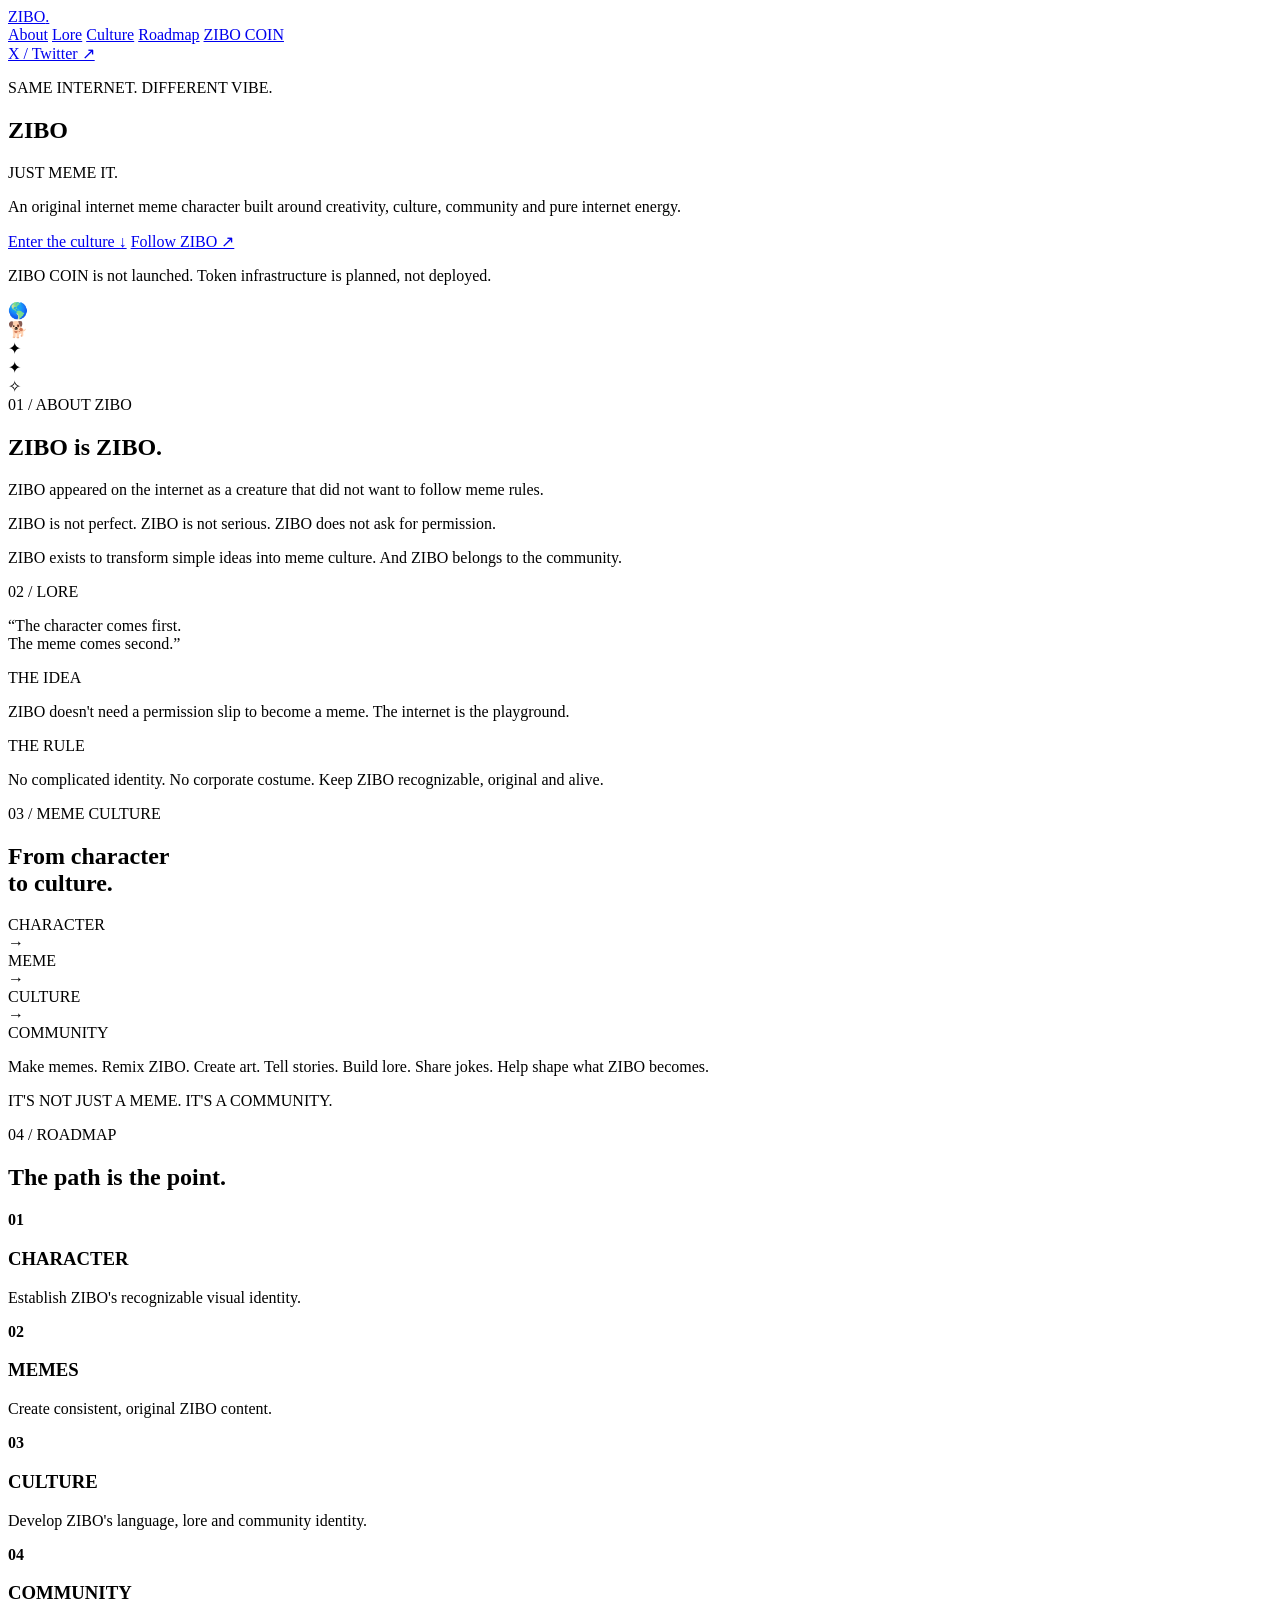
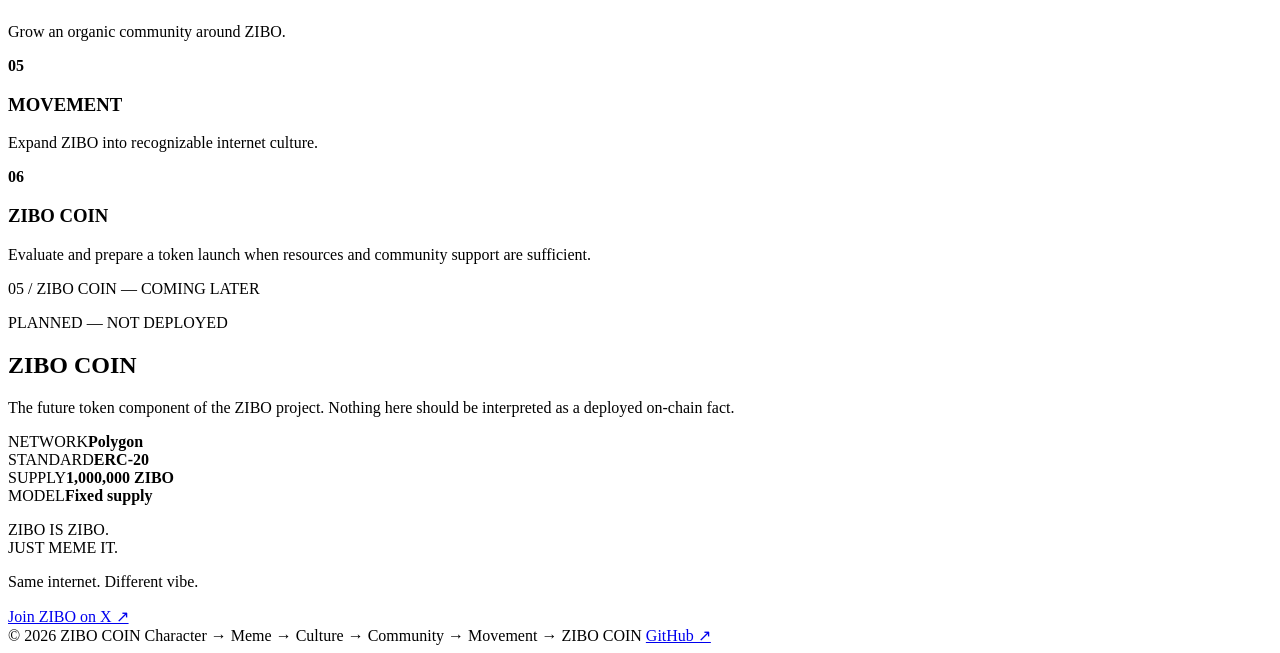
==== website/index.html @ d9012e2f "website: add ZIBO landing page" ====
<!doctype html>
<html lang="en">
<head>
  <meta charset="utf-8">
  <meta name="viewport" content="width=device-width, initial-scale=1">
  <meta name="description" content="ZIBO — an original internet meme character and community-driven meme culture project. JUST MEME IT.">
  <meta name="theme-color" content="#101512">
  <title>ZIBO — JUST MEME IT.</title>
  <link rel="stylesheet" href="./styles.css">
</head>
<body>
  <header class="nav shell">
    <a class="brand" href="#top" aria-label="ZIBO home">ZIBO<span>.</span></a>
    <nav aria-label="Primary navigation">
      <a href="#about">About</a>
      <a href="#lore">Lore</a>
      <a href="#culture">Culture</a>
      <a href="#roadmap">Roadmap</a>
      <a href="#coin">ZIBO COIN</a>
    </nav>
    <a class="nav-cta" href="https://x.com/ZIBOCoinMeme" target="_blank" rel="noreferrer">X / Twitter ↗</a>
  </header>

  <main id="top">
    <section class="hero shell">
      <div class="hero-copy">
        <p class="eyebrow">SAME INTERNET. DIFFERENT VIBE.</p>
        <h1>ZIBO</h1>
        <p class="motto">JUST MEME IT.</p>
        <p class="lead">An original internet meme character built around creativity, culture, community and pure internet energy.</p>
        <div class="actions">
          <a class="button primary" href="#culture">Enter the culture ↓</a>
          <a class="button secondary" href="https://x.com/ZIBOCoinMeme" target="_blank" rel="noreferrer">Follow ZIBO ↗</a>
        </div>
        <p class="status"><span></span> ZIBO COIN is not launched. Token infrastructure is planned, not deployed.</p>
      </div>
      <div class="hero-orbit" aria-hidden="true">
        <div class="earth">🌎</div>
        <div class="zibo-mark">🐕</div>
        <div class="orbit orbit-a"></div>
        <div class="orbit orbit-b"></div>
        <div class="star s1">✦</div><div class="star s2">✦</div><div class="star s3">✧</div>
      </div>
    </section>

    <section id="about" class="section shell">
      <div class="section-label">01 / ABOUT ZIBO</div>
      <div class="two-col">
        <h2>ZIBO is ZIBO.</h2>
        <div>
          <p>ZIBO appeared on the internet as a creature that did not want to follow meme rules.</p>
          <p>ZIBO is not perfect. ZIBO is not serious. ZIBO does not ask for permission.</p>
          <p>ZIBO exists to transform simple ideas into meme culture. And ZIBO belongs to the community.</p>
        </div>
      </div>
    </section>

    <section id="lore" class="section dark shell-wide">
      <div class="section-label">02 / LORE</div>
      <div class="lore-grid">
        <div><p class="quote">“The character comes first.<br>The meme comes second.”</p></div>
        <div class="lore-card"><span>THE IDEA</span><p>ZIBO doesn't need a permission slip to become a meme. The internet is the playground.</p></div>
        <div class="lore-card"><span>THE RULE</span><p>No complicated identity. No corporate costume. Keep ZIBO recognizable, original and alive.</p></div>
      </div>
    </section>

    <section id="culture" class="section shell">
      <div class="section-label">03 / MEME CULTURE</div>
      <h2>From character<br>to culture.</h2>
      <div class="flow">
        <div>CHARACTER</div><b>→</b><div>MEME</div><b>→</b><div>CULTURE</div><b>→</b><div>COMMUNITY</div>
      </div>
      <div class="culture-copy">
        <p>Make memes. Remix ZIBO. Create art. Tell stories. Build lore. Share jokes. Help shape what ZIBO becomes.</p>
        <p class="accent-text">IT'S NOT JUST A MEME. IT'S A COMMUNITY.</p>
      </div>
    </section>

    <section id="roadmap" class="section dark shell-wide">
      <div class="section-label">04 / ROADMAP</div>
      <h2>The path is the point.</h2>
      <div class="roadmap">
        <article><strong>01</strong><h3>CHARACTER</h3><p>Establish ZIBO's recognizable visual identity.</p></article>
        <article><strong>02</strong><h3>MEMES</h3><p>Create consistent, original ZIBO content.</p></article>
        <article><strong>03</strong><h3>CULTURE</h3><p>Develop ZIBO's language, lore and community identity.</p></article>
        <article><strong>04</strong><h3>COMMUNITY</h3><p>Grow an organic community around ZIBO.</p></article>
        <article><strong>05</strong><h3>MOVEMENT</h3><p>Expand ZIBO into recognizable internet culture.</p></article>
        <article><strong>06</strong><h3>ZIBO COIN</h3><p>Evaluate and prepare a token launch when resources and community support are sufficient.</p></article>
      </div>
    </section>

    <section id="coin" class="section shell">
      <div class="section-label">05 / ZIBO COIN — COMING LATER</div>
      <div class="coin-box">
        <div><p class="eyebrow">PLANNED — NOT DEPLOYED</p><h2>ZIBO COIN</h2><p>The future token component of the ZIBO project. Nothing here should be interpreted as a deployed on-chain fact.</p></div>
        <div class="token-grid">
          <div><span>NETWORK</span><b>Polygon</b></div>
          <div><span>STANDARD</span><b>ERC-20</b></div>
          <div><span>SUPPLY</span><b>1,000,000 ZIBO</b></div>
          <div><span>MODEL</span><b>Fixed supply</b></div>
        </div>
      </div>
    </section>

    <section class="section final shell">
      <p class="big-motto">ZIBO IS ZIBO.<br><span>JUST MEME IT.</span></p>
      <p>Same internet. Different vibe.</p>
      <a class="button primary" href="https://x.com/ZIBOCoinMeme" target="_blank" rel="noreferrer">Join ZIBO on X ↗</a>
    </section>
  </main>

  <footer class="footer shell">
    <span>© 2026 ZIBO COIN</span>
    <span>Character → Meme → Culture → Community → Movement → ZIBO COIN</span>
    <a href="https://github.com/zibocoinmeme-netizen/ZIBO-COIN" target="_blank" rel="noreferrer">GitHub ↗</a>
  </footer>
</body>
</html>
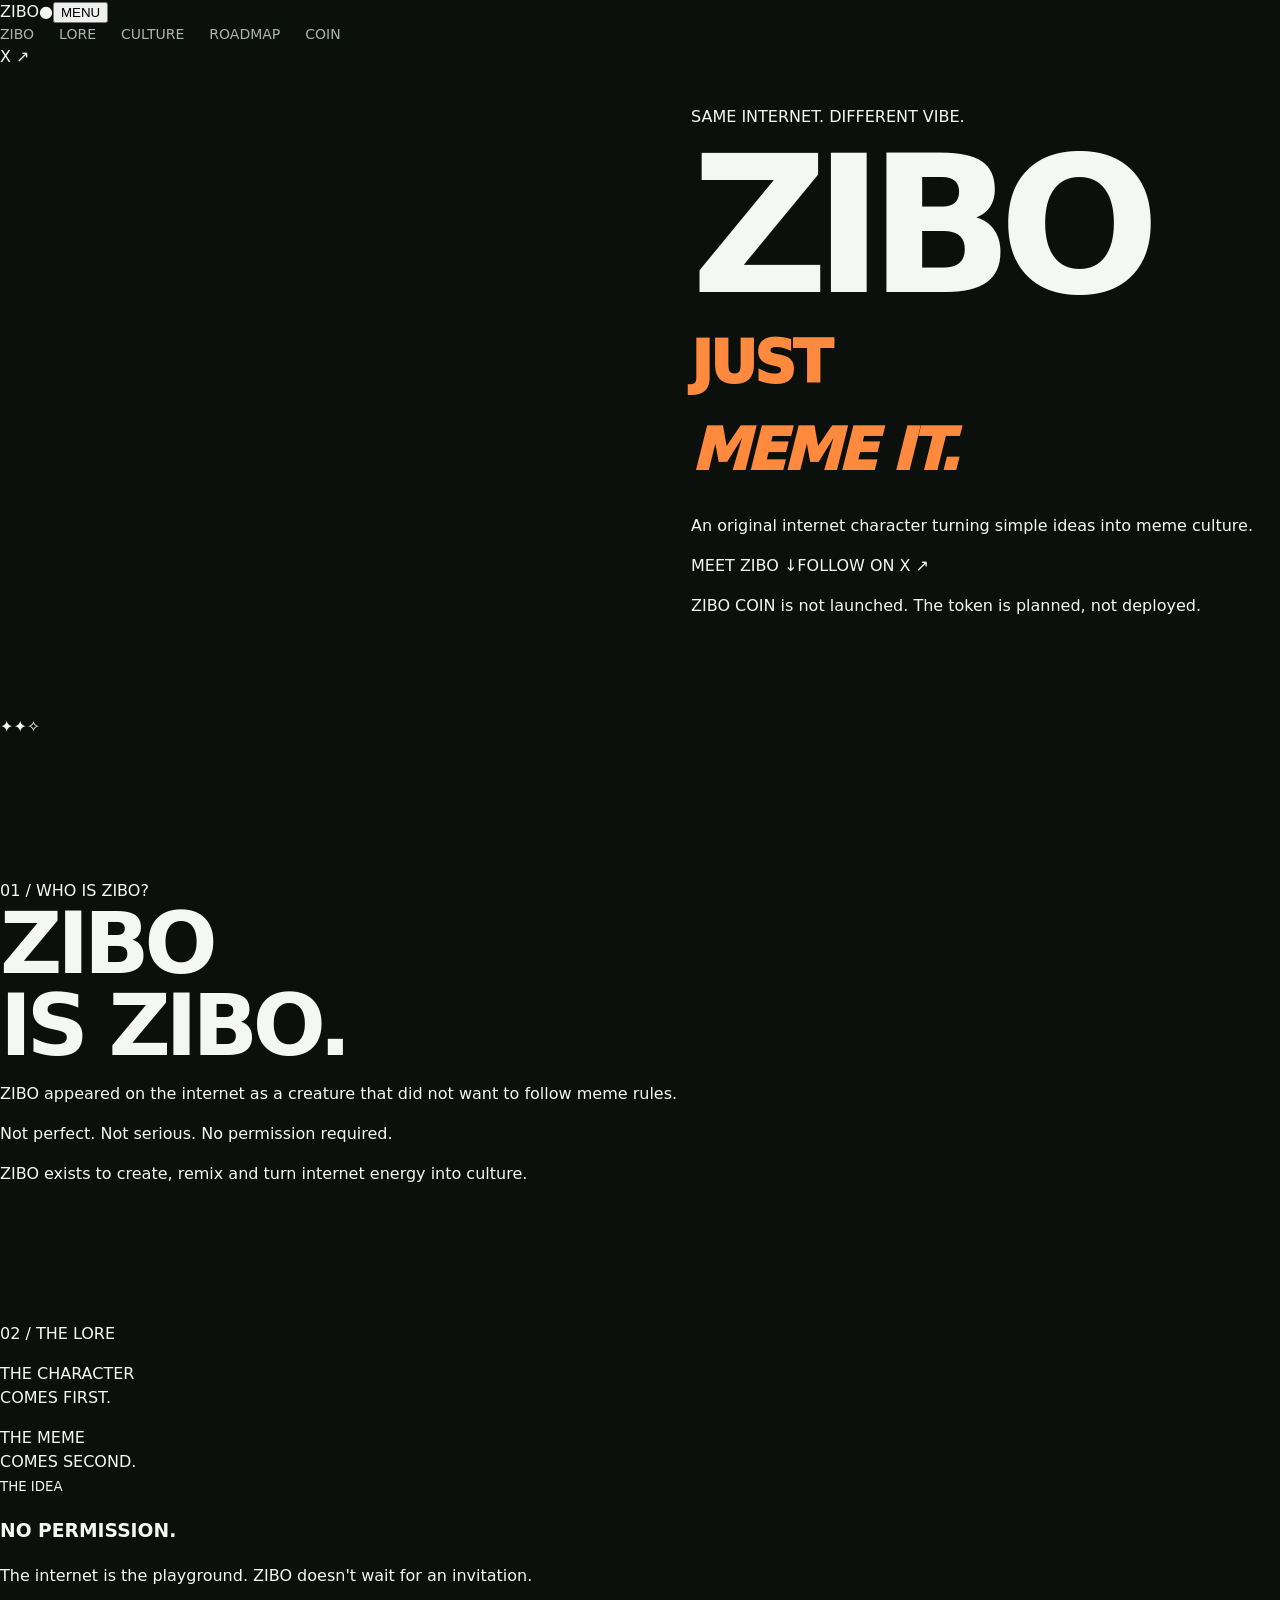
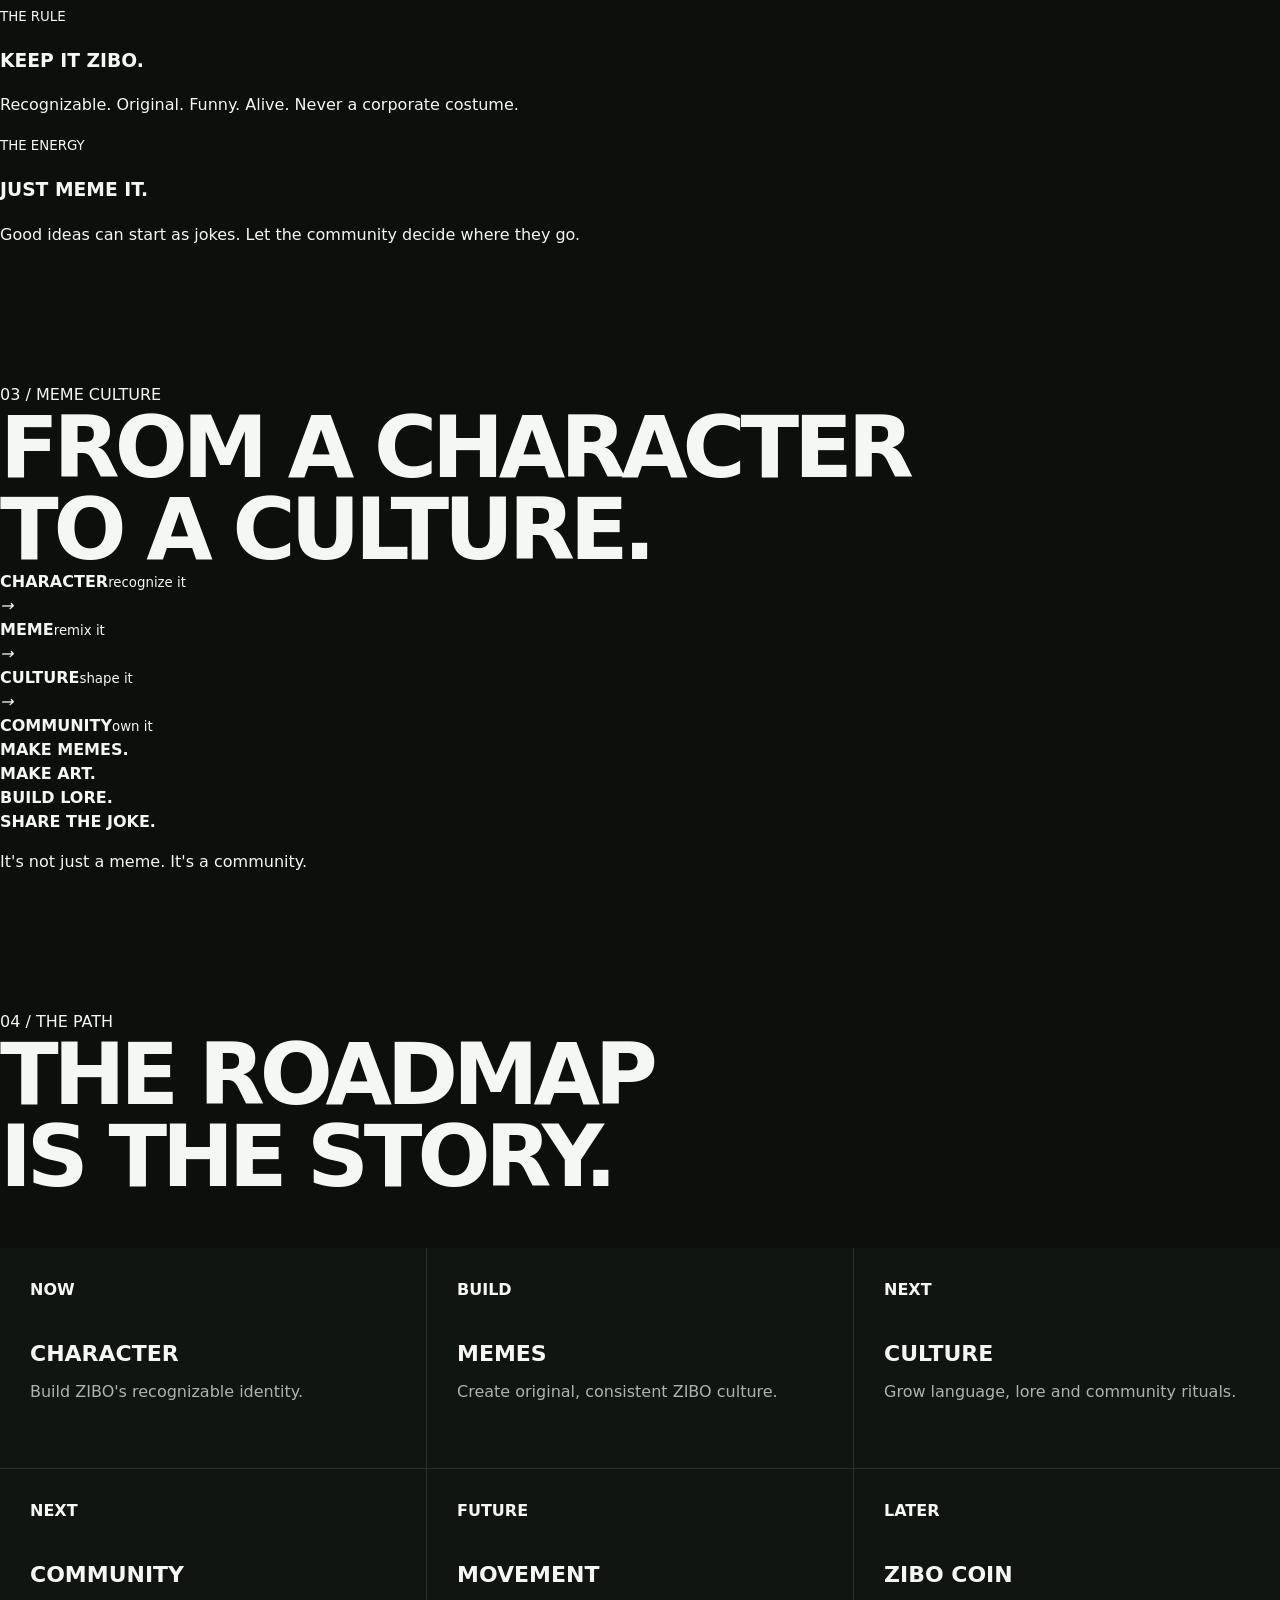
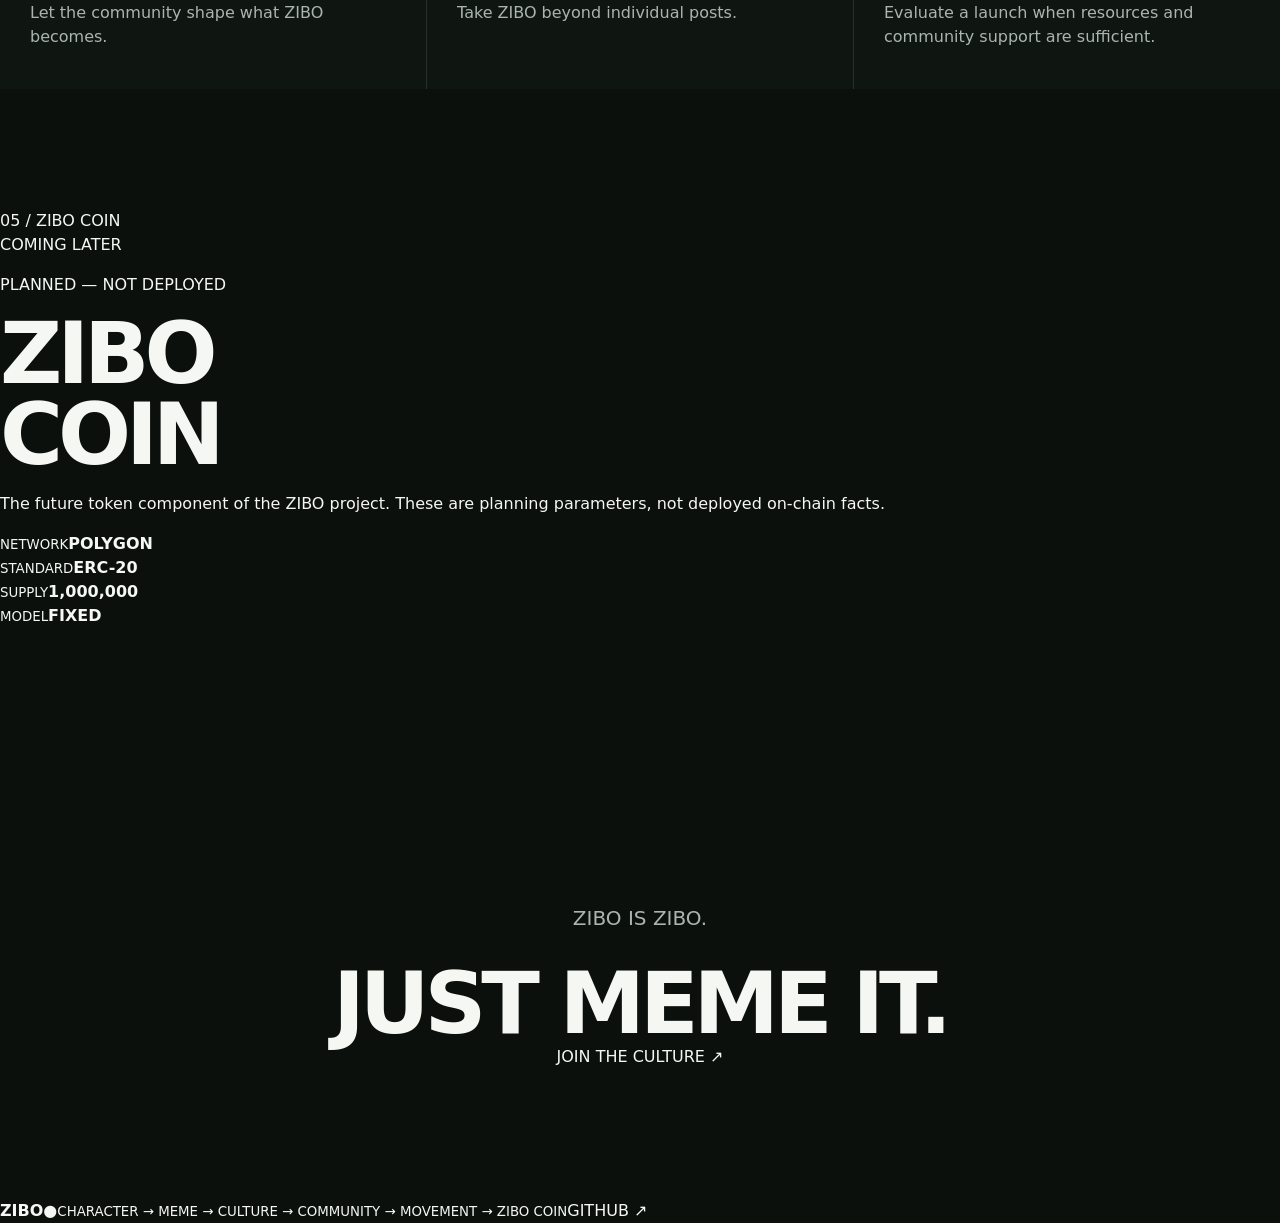
==== commit 83e1a079: "feat: rebuild ZIBO website experience" ====
--- a/website/index.html
+++ b/website/index.html
@@ -1,118 +1,25 @@
 <!doctype html>
 <html lang="en">
 <head>
-  <meta charset="utf-8">
-  <meta name="viewport" content="width=device-width, initial-scale=1">
-  <meta name="description" content="ZIBO — an original internet meme character and community-driven meme culture project. JUST MEME IT.">
-  <meta name="theme-color" content="#101512">
-  <title>ZIBO — JUST MEME IT.</title>
-  <link rel="stylesheet" href="./styles.css">
+<meta charset="utf-8"><meta name="viewport" content="width=device-width,initial-scale=1">
+<meta name="theme-color" content="#07110b"><meta name="description" content="ZIBO — JUST MEME IT.">
+<title>ZIBO — JUST MEME IT.</title><link rel="stylesheet" href="./styles.css">
 </head>
 <body>
-  <header class="nav shell">
-    <a class="brand" href="#top" aria-label="ZIBO home">ZIBO<span>.</span></a>
-    <nav aria-label="Primary navigation">
-      <a href="#about">About</a>
-      <a href="#lore">Lore</a>
-      <a href="#culture">Culture</a>
-      <a href="#roadmap">Roadmap</a>
-      <a href="#coin">ZIBO COIN</a>
-    </nav>
-    <a class="nav-cta" href="https://x.com/ZIBOCoinMeme" target="_blank" rel="noreferrer">X / Twitter ↗</a>
-  </header>
-
-  <main id="top">
-    <section class="hero shell">
-      <div class="hero-copy">
-        <p class="eyebrow">SAME INTERNET. DIFFERENT VIBE.</p>
-        <h1>ZIBO</h1>
-        <p class="motto">JUST MEME IT.</p>
-        <p class="lead">An original internet meme character built around creativity, culture, community and pure internet energy.</p>
-        <div class="actions">
-          <a class="button primary" href="#culture">Enter the culture ↓</a>
-          <a class="button secondary" href="https://x.com/ZIBOCoinMeme" target="_blank" rel="noreferrer">Follow ZIBO ↗</a>
-        </div>
-        <p class="status"><span></span> ZIBO COIN is not launched. Token infrastructure is planned, not deployed.</p>
-      </div>
-      <div class="hero-orbit" aria-hidden="true">
-        <div class="earth">🌎</div>
-        <div class="zibo-mark">🐕</div>
-        <div class="orbit orbit-a"></div>
-        <div class="orbit orbit-b"></div>
-        <div class="star s1">✦</div><div class="star s2">✦</div><div class="star s3">✧</div>
-      </div>
-    </section>
-
-    <section id="about" class="section shell">
-      <div class="section-label">01 / ABOUT ZIBO</div>
-      <div class="two-col">
-        <h2>ZIBO is ZIBO.</h2>
-        <div>
-          <p>ZIBO appeared on the internet as a creature that did not want to follow meme rules.</p>
-          <p>ZIBO is not perfect. ZIBO is not serious. ZIBO does not ask for permission.</p>
-          <p>ZIBO exists to transform simple ideas into meme culture. And ZIBO belongs to the community.</p>
-        </div>
-      </div>
-    </section>
-
-    <section id="lore" class="section dark shell-wide">
-      <div class="section-label">02 / LORE</div>
-      <div class="lore-grid">
-        <div><p class="quote">“The character comes first.<br>The meme comes second.”</p></div>
-        <div class="lore-card"><span>THE IDEA</span><p>ZIBO doesn't need a permission slip to become a meme. The internet is the playground.</p></div>
-        <div class="lore-card"><span>THE RULE</span><p>No complicated identity. No corporate costume. Keep ZIBO recognizable, original and alive.</p></div>
-      </div>
-    </section>
-
-    <section id="culture" class="section shell">
-      <div class="section-label">03 / MEME CULTURE</div>
-      <h2>From character<br>to culture.</h2>
-      <div class="flow">
-        <div>CHARACTER</div><b>→</b><div>MEME</div><b>→</b><div>CULTURE</div><b>→</b><div>COMMUNITY</div>
-      </div>
-      <div class="culture-copy">
-        <p>Make memes. Remix ZIBO. Create art. Tell stories. Build lore. Share jokes. Help shape what ZIBO becomes.</p>
-        <p class="accent-text">IT'S NOT JUST A MEME. IT'S A COMMUNITY.</p>
-      </div>
-    </section>
-
-    <section id="roadmap" class="section dark shell-wide">
-      <div class="section-label">04 / ROADMAP</div>
-      <h2>The path is the point.</h2>
-      <div class="roadmap">
-        <article><strong>01</strong><h3>CHARACTER</h3><p>Establish ZIBO's recognizable visual identity.</p></article>
-        <article><strong>02</strong><h3>MEMES</h3><p>Create consistent, original ZIBO content.</p></article>
-        <article><strong>03</strong><h3>CULTURE</h3><p>Develop ZIBO's language, lore and community identity.</p></article>
-        <article><strong>04</strong><h3>COMMUNITY</h3><p>Grow an organic community around ZIBO.</p></article>
-        <article><strong>05</strong><h3>MOVEMENT</h3><p>Expand ZIBO into recognizable internet culture.</p></article>
-        <article><strong>06</strong><h3>ZIBO COIN</h3><p>Evaluate and prepare a token launch when resources and community support are sufficient.</p></article>
-      </div>
-    </section>
-
-    <section id="coin" class="section shell">
-      <div class="section-label">05 / ZIBO COIN — COMING LATER</div>
-      <div class="coin-box">
-        <div><p class="eyebrow">PLANNED — NOT DEPLOYED</p><h2>ZIBO COIN</h2><p>The future token component of the ZIBO project. Nothing here should be interpreted as a deployed on-chain fact.</p></div>
-        <div class="token-grid">
-          <div><span>NETWORK</span><b>Polygon</b></div>
-          <div><span>STANDARD</span><b>ERC-20</b></div>
-          <div><span>SUPPLY</span><b>1,000,000 ZIBO</b></div>
-          <div><span>MODEL</span><b>Fixed supply</b></div>
-        </div>
-      </div>
-    </section>
-
-    <section class="section final shell">
-      <p class="big-motto">ZIBO IS ZIBO.<br><span>JUST MEME IT.</span></p>
-      <p>Same internet. Different vibe.</p>
-      <a class="button primary" href="https://x.com/ZIBOCoinMeme" target="_blank" rel="noreferrer">Join ZIBO on X ↗</a>
-    </section>
-  </main>
-
-  <footer class="footer shell">
-    <span>© 2026 ZIBO COIN</span>
-    <span>Character → Meme → Culture → Community → Movement → ZIBO COIN</span>
-    <a href="https://github.com/zibocoinmeme-netizen/ZIBO-COIN" target="_blank" rel="noreferrer">GitHub ↗</a>
-  </footer>
-</body>
-</html>
+<div class="noise"></div>
+<header class="site-nav"><a class="logo" href="#top">ZIBO<span>●</span></a><button class="menu" aria-label="Open menu">MENU</button><nav><a href="#zibo">ZIBO</a><a href="#lore">LORE</a><a href="#culture">CULTURE</a><a href="#roadmap">ROADMAP</a><a href="#coin">COIN</a></nav><a class="x-link" href="https://x.com/ZIBOCoinMeme" target="_blank" rel="noreferrer">X ↗</a></header>
+<main id="top">
+<section class="hero">
+<div class="hero-bg"><i></i><i></i><i></i></div>
+<div class="hero-copy"><p class="kicker">SAME INTERNET. DIFFERENT VIBE.</p><h1>ZIBO</h1><div class="motto">JUST<br><em>MEME IT.</em></div><p class="hero-text">An original internet character turning simple ideas into meme culture.</p><div class="hero-actions"><a class="btn btn-green" href="#zibo">MEET ZIBO ↓</a><a class="btn btn-line" href="https://x.com/ZIBOCoinMeme" target="_blank" rel="noreferrer">FOLLOW ON X ↗</a></div><p class="notice"><b></b>ZIBO COIN is not launched. The token is planned, not deployed.</p></div>
+<div class="hero-art" aria-label="ZIBO visual"><div class="planet"></div><div class="ring ring-one"></div><div class="ring ring-two"></div><div class="zibo-figure"><div class="ear e1"></div><div class="ear e2"></div><div class="head"><div class="mask"></div><div class="eye eye-a"></div><div class="eye eye-b"></div><div class="nose"></div><div class="mouth"></div></div><div class="body"></div><div class="paw p1"></div><div class="paw p2"></div></div><span class="orb o1">✦</span><span class="orb o2">✦</span><span class="orb o3">✧</span></div>
+</section>
+<section id="zibo" class="section intro"><div class="tag">01 / WHO IS ZIBO?</div><div class="split"><h2>ZIBO<br><span>IS ZIBO.</span></h2><div class="copy"><p>ZIBO appeared on the internet as a creature that did not want to follow meme rules.</p><p>Not perfect. Not serious. No permission required.</p><p>ZIBO exists to create, remix and turn internet energy into culture.</p></div></div></section>
+<section id="lore" class="black-section"><div class="tag">02 / THE LORE</div><div class="lore-head"><p>THE CHARACTER<br>COMES FIRST.</p><span>THE MEME<br>COMES SECOND.</span></div><div class="cards"><article><small>THE IDEA</small><h3>NO PERMISSION.</h3><p>The internet is the playground. ZIBO doesn't wait for an invitation.</p></article><article><small>THE RULE</small><h3>KEEP IT ZIBO.</h3><p>Recognizable. Original. Funny. Alive. Never a corporate costume.</p></article><article><small>THE ENERGY</small><h3>JUST MEME IT.</h3><p>Good ideas can start as jokes. Let the community decide where they go.</p></article></div></section>
+<section id="culture" class="section culture"><div class="tag">03 / MEME CULTURE</div><h2>FROM A CHARACTER<br>TO A <span>CULTURE.</span></h2><div class="pipeline"><div><b>CHARACTER</b><small>recognize it</small></div><i>→</i><div><b>MEME</b><small>remix it</small></div><i>→</i><div><b>CULTURE</b><small>shape it</small></div><i>→</i><div><b>COMMUNITY</b><small>own it</small></div></div><div class="manifesto"><strong>MAKE MEMES.<br>MAKE ART.<br>BUILD LORE.<br>SHARE THE JOKE.</strong><p>It's not just a meme. It's a community.</p></div></section>
+<section id="roadmap" class="black-section roadmap-section"><div class="tag">04 / THE PATH</div><h2>THE ROADMAP<br>IS THE <span>STORY.</span></h2><div class="roadmap"><article class="active"><b>NOW</b><h3>CHARACTER</h3><p>Build ZIBO's recognizable identity.</p></article><article class="active"><b>BUILD</b><h3>MEMES</h3><p>Create original, consistent ZIBO culture.</p></article><article><b>NEXT</b><h3>CULTURE</h3><p>Grow language, lore and community rituals.</p></article><article><b>NEXT</b><h3>COMMUNITY</h3><p>Let the community shape what ZIBO becomes.</p></article><article><b>FUTURE</b><h3>MOVEMENT</h3><p>Take ZIBO beyond individual posts.</p></article><article><b>LATER</b><h3>ZIBO COIN</h3><p>Evaluate a launch when resources and community support are sufficient.</p></article></div></section>
+<section id="coin" class="section coin"><div class="coin-top"><div class="tag">05 / ZIBO COIN</div><span>COMING LATER</span></div><div class="coin-panel"><div><p class="kicker">PLANNED — NOT DEPLOYED</p><h2>ZIBO<br>COIN</h2><p>The future token component of the ZIBO project. These are planning parameters, not deployed on-chain facts.</p></div><div class="specs"><div><small>NETWORK</small><b>POLYGON</b></div><div><small>STANDARD</small><b>ERC-20</b></div><div><small>SUPPLY</small><b>1,000,000</b></div><div><small>MODEL</small><b>FIXED</b></div></div></div></section>
+<section class="final"><div class="final-glow"></div><p>ZIBO IS ZIBO.</p><h2>JUST <span>MEME IT.</span></h2><a class="btn btn-green" href="https://x.com/ZIBOCoinMeme" target="_blank" rel="noreferrer">JOIN THE CULTURE ↗</a></section>
+</main><footer><b>ZIBO<span>●</span></b><small>CHARACTER → MEME → CULTURE → COMMUNITY → MOVEMENT → ZIBO COIN</small><a href="https://github.com/zibocoinmeme-netizen/ZIBO-COIN" target="_blank" rel="noreferrer">GITHUB ↗</a></footer>
+<script src="./script.js"></script>
+</body></html>
--- a/website/styles.css
+++ b/website/styles.css
@@ -0,0 +1 @@
+:root{--bg:#0b100d;--panel:#111914;--text:#f4f7f2;--muted:#aab5ad;--green:#62d26f;--orange:#ff8a3d;--line:#253129;--max:1180px}*{box-sizing:border-box}html{scroll-behavior:smooth}body{margin:0;background:var(--bg);color:var(--text);font-family:Inter,ui-sans-serif,system-ui,-apple-system,BlinkMacSystemFont,"Segoe UI",sans-serif;line-height:1.5}a{color:inherit;text-decoration:none}.shell{width:min(var(--max),calc(100% - 40px));margin:auto}.shell-wide{width:min(1400px,100% - 40px);margin:auto}.nav{height:78px;display:flex;align-items:center;justify-content:space-between;border-bottom:1px solid var(--line);gap:24px}.brand{font-size:26px;font-weight:900;letter-spacing:-1px}.brand span{color:var(--green)}nav{display:flex;gap:25px;color:var(--muted);font-size:14px}nav a:hover{color:var(--text)}.nav-cta{font-size:13px;font-weight:800;border:1px solid var(--line);padding:10px 14px;border-radius:999px}.hero{min-height:690px;display:grid;grid-template-columns:1.05fr .95fr;align-items:center;gap:40px}.eyebrow,.section-label{font-size:11px;letter-spacing:.16em;font-weight:900;color:var(--green)}h1{font-size:clamp(90px,16vw,190px);line-height:.78;letter-spacing:-.08em;margin:24px 0 18px}.motto{font-size:clamp(30px,5vw,58px);font-weight:950;letter-spacing:-.05em;color:var(--orange);margin:0 0 20px}.lead{font-size:19px;max-width:620px;color:var(--muted)}.actions{display:flex;gap:12px;flex-wrap:wrap;margin:30px 0}.button{display:inline-block;padding:13px 19px;border-radius:999px;font-weight:850;font-size:14px}.primary{background:var(--green);color:#071009}.secondary{border:1px solid var(--line)}.status{font-size:12px;color:var(--muted)}.status span{display:inline-block;width:7px;height:7px;border-radius:50%;background:var(--orange);margin-right:7px}.hero-orbit{height:500px;position:relative;display:grid;place-items:center;overflow:hidden;background:radial-gradient(circle at 50% 50%,#1a3422 0,#101a13 35%,transparent 67%)}.earth{font-size:180px;filter:drop-shadow(0 0 50px rgba(98,210,111,.2))}.zibo-mark{position:absolute;font-size:80px;transform:translate(100px,-100px);background:var(--orange);border-radius:50%;padding:12px}.orbit{position:absolute;border:1px solid #35513c;border-radius:50%}.orbit-a{width:430px;height:190px;transform:rotate(-22deg)}.orbit-b{width:290px;height:460px;transform:rotate(35deg)}.star{position:absolute;color:var(--green)}.s1{top:15%;left:20%}.s2{right:16%;bottom:24%}.s3{right:28%;top:18%}.section{padding:120px 0}.section-label{margin-bottom:35px}.two-col{display:grid;grid-template-columns:1fr 1fr;gap:80px}.two-col h2,h2{font-size:clamp(44px,7vw,86px);line-height:.95;letter-spacing:-.06em;margin:0}.two-col p{font-size:20px;color:var(--muted);margin-top:0}.dark{background:#0f1612;padding-left:calc((100vw - min(1400px,100% - 40px))/2);padding-right:calc((100vw - min(1400px,100% - 40px))/2);max-width:100%;}.lore-grid{display:grid;grid-template-columns:1.5fr 1fr 1fr;gap:18px}.quote{font-size:clamp(35px,5vw,64px);line-height:1;letter-spacing:-.05em;margin:0}.lore-card{border:1px solid var(--line);padding:28px;min-height:190px}.lore-card span,.token-grid span{font-size:10px;letter-spacing:.15em;color:var(--green);font-weight:900}.lore-card p{font-size:18px;color:var(--muted)}.flow{display:flex;align-items:center;gap:18px;flex-wrap:wrap;margin:55px 0 35px;font-weight:950;font-size:clamp(16px,2.5vw,26px)}.flow b{color:var(--orange)}.culture-copy{max-width:780px;font-size:22px;color:var(--muted)}.accent-text{color:var(--green);font-weight:900}.roadmap{display:grid;grid-template-columns:repeat(3,1fr);gap:1px;background:var(--line);margin-top:50px}.roadmap article{background:#0f1612;padding:30px;min-height:220px}.roadmap strong{font-size:13px;color:var(--orange)}.roadmap h3{font-size:22px;margin:35px 0 10px}.roadmap p{color:var(--muted);margin:0}.coin-box{border:1px solid var(--line);padding:40px;display:grid;grid-template-columns:1fr 1fr;gap:50px;background:linear-gradient(135deg,#111b14,#0d120e)}.coin-box h2{margin:10px 0 20px}.coin-box p{color:var(--muted);font-size:18px}.token-grid{display:grid;grid-template-columns:1fr 1fr;gap:1px;background:var(--line)}.token-grid div{background:var(--panel);padding:24px}.token-grid b{display:block;margin-top:8px;font-size:18px}.final{text-align:center;padding-top:130px;padding-bottom:130px}.big-motto{font-size:clamp(55px,10vw,130px);line-height:.85;font-weight:950;letter-spacing:-.07em;margin:0}.big-motto span{color:var(--orange)}.final>p:not(.big-motto){color:var(--muted);font-size:20px;margin:25px 0 30px}.footer{border-top:1px solid var(--line);padding:25px 0;display:flex;justify-content:space-between;gap:20px;color:var(--muted);font-size:12px}.footer a{color:var(--green)}@media(max-width:800px){nav{display:none}.hero{grid-template-columns:1fr;min-height:auto;padding:80px 0}.hero-orbit{height:340px;order:-1}.earth{font-size:120px}.zibo-mark{font-size:55px;transform:translate(75px,-70px)}.two-col,.lore-grid,.coin-box{grid-template-columns:1fr;gap:30px}.roadmap{grid-template-columns:1fr}.section{padding:85px 0}.dark{padding-left:20px;padding-right:20px}.footer{flex-direction:column}.nav-cta{display:none}}
